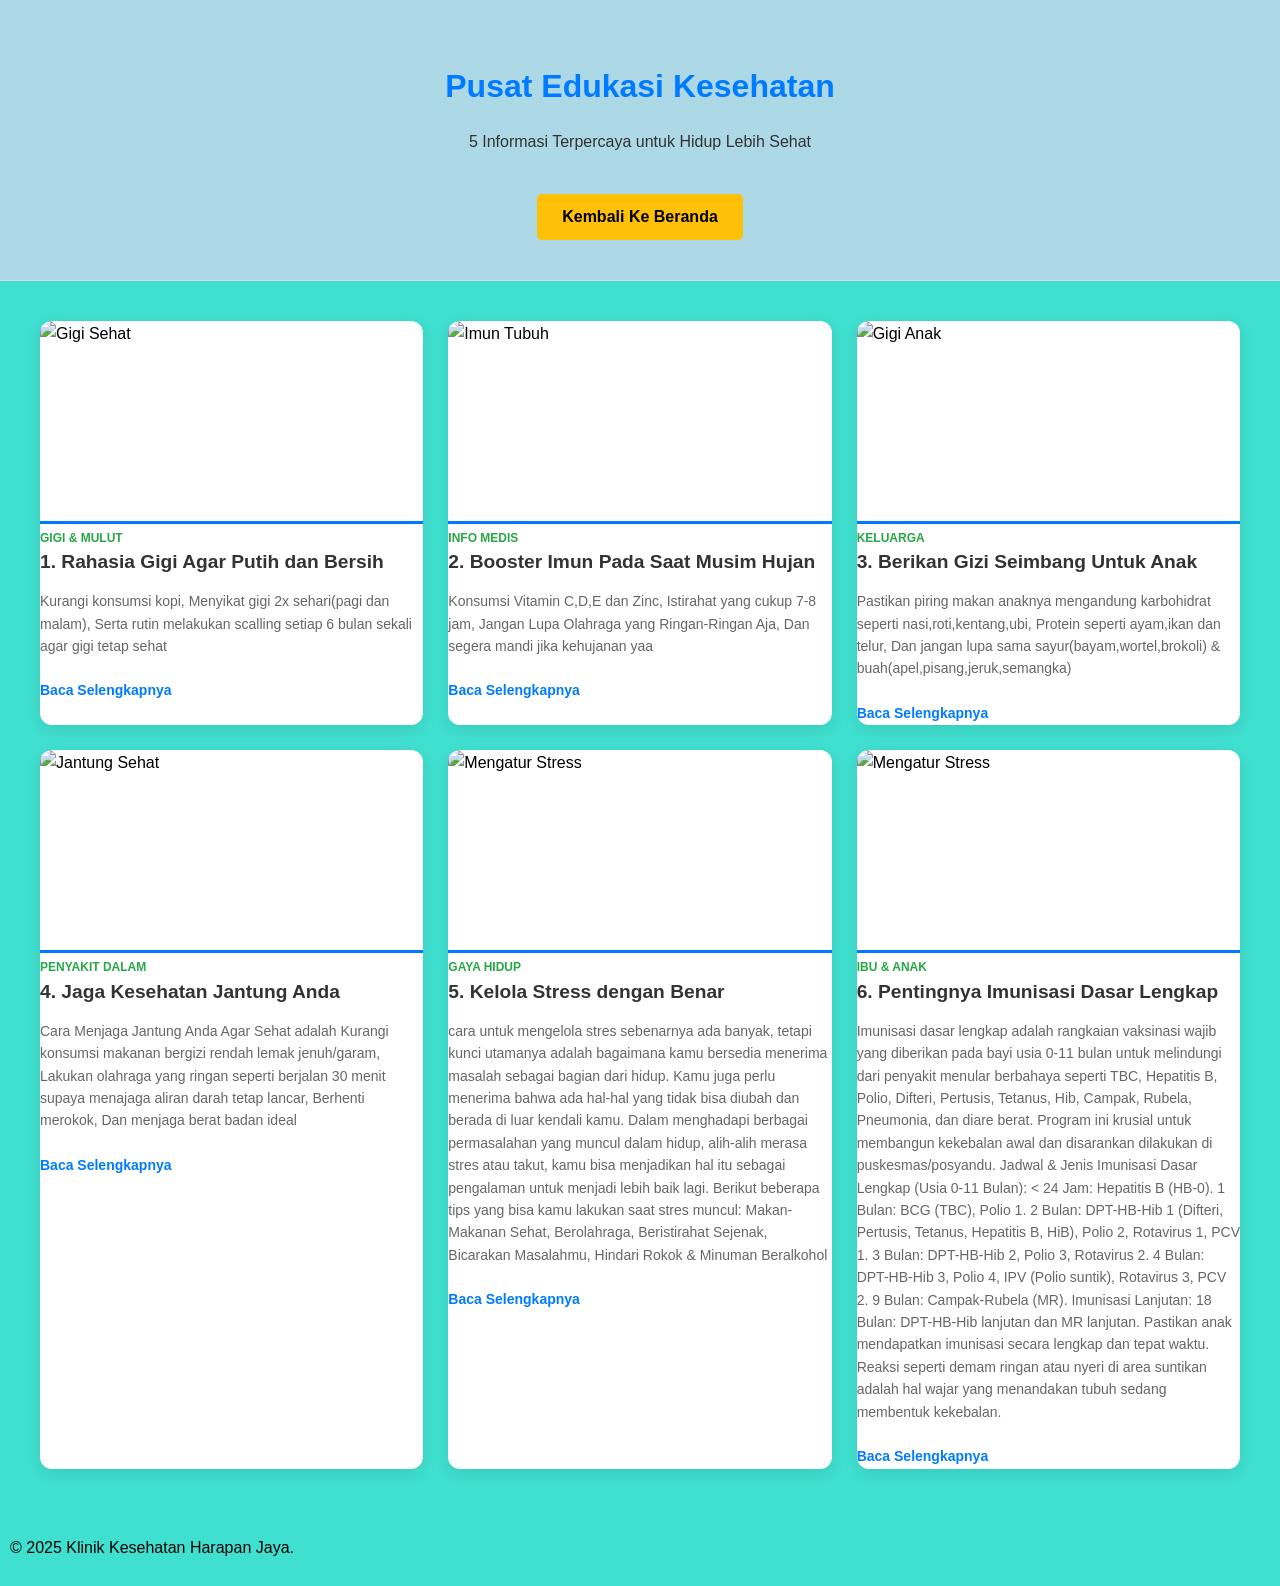
==== Artikel Kesehatan.html @ 3e226f4d "Add files via upload" ====
<!DOCTYPE html>
<html lang="en">
<head>
    <meta charset="UTF-8">
    <meta http-equiv="X-UA-Compatible" content="IE=edge">
    <meta name="viewport" content="width=device-width, initial-scale=1.0">
    <title>Artikel Kesehatan</title>
<style>
    /* Pengaturan Dasar */
body {
    font-family: Arial, sans-serif;
    margin: 0;
    line-height: 1.6;
    padding: 0;
    min-height: 100vh;
    display: flex;
    flex-direction: column;
    background-color: turquoise;
}

/* Header & Tombol */
.hero {
    background-color: #007bff;
    color: white;
    padding: 80px 20px;
    text-align: center;
}
.btn-janji {
    display: inline-block;
    background: #ffc107;
    color: black;
    padding: 12px 25px;
    text-decoration: none;
    border-radius: 5px;
    font-weight: bold;
    margin-top: 20px;
}

/* Tata Letak Layanan */
.container {
    max-width: 1000px;
    margin: auto;
    padding: 40px 20px;
}

.section-tittle {
    text-align: center;
    color: #007bff;
}

.layanan-grid {
    display: flex;
    gap: 20px;
    justify-content: center;
    flex-wrap: wrap;
}

.card {
    background: #f4f4f4;
    padding: 20px;
    border-radius: 8px;
    width: 250px;
    margin-bottom: 20px;
    text-align: center;
}

/* Testimoni */
.testimoni {
    background: #e2e2e2;
    padding: 40px 20 px;
    color: rgb(121, 111, 111);
    text-align: center;
}

.testi-item {
    background: rgb(214, 209, 175);
    padding: 15px;
    border-left: 5px solid #28a745;
    margin-top: 10px;
}
                                                                                                    
.testi-name{
    display: block;
    font-weight: bold;
    color: #121312;
}

ul {
    list-style-type: none;
    margin: 0;
    padding: 0;
    overflow: hidden;
    background-color: #333333;
    text-align: center;
    display: flex;
    flex-wrap: wrap; 
    justify-content: center;
  }
  
  ul li {
    float: left;
    color: white;
  }                                                                         
  
  ul li a {
    display: block;
    color: white;
    text-align: center;
    padding: 14px 16px;
    text-decoration: none;
  }
  
  ul li a:hover {
    background-color: #111111;
  }
.Tentangklinikkami {
    text-align: center;
}
.sejarah {
    text-align: center;

}
.ucapanselamat {
    text-align: center;
    
}
.sejarahkami{
    text-align: center;
}
.layanan{
    text-align: center;
}
footer{
    padding: 10px;
    margin-top: auto;
}


.blog-container{
    display: grid;
    grid-template-columns: repeat(auto-fit, minmax(300px, 1fr));
    gap: 25px;
    padding: 40px 20px;
    max-width: 1200px;
    margin: auto;
}

.blog-card{
    background: #fff;
    border-radius: 12px;
    overflow: hidden;
    box-shadow: 0 4px 15px rgba(0,0,0,0.1);
    transition: transform 0.3s ease;
    display: flex;
    flex-direction: column;
}

.blog-card:hover{
    transform: translateY(-10px);
}

.blog-card img{
    width: 100%;
    height: 200px;
    object-fit: cover;
    border-bottom: 3px solid #007bff;
}

.blog-conten{
    padding: 20px;
    flex-grow: 1;
    display: flex;
    flex-direction: column;
}

.category-tag{
    color: #28a745;
    font-size: 12px;
    font-weight: bold;
    text-transform: uppercase;
    margin-bottom: 10px;
}

.blog-content h3{
    margin: 0 0 10px 0;
    color: #333;
    font-size: 1.2rem;
    line-height: 1.4;
}

.blog-content p{
    color: #666;
    font-size: 14px;
    line-height: 1.6;
    margin-bottom: 20px;
}

.read-more{
    margin-top: auto;
    color: #007bff;
    text-decoration: none;
    font-weight: bold;
    font-size: 14px;
}

.read-more:hover{
    text-decoration: underline;
}

.p{
    font-size: larger;
}

</style>
</head>
<body>
    
    <header class="hero" style="background-color: lightblue; color: #333; border-bottom: 1px solid #ddd; padding: 40px 20px; text-align: center;">
        <h1 style="color: #007bff; margin-bottom: 10px;">Pusat Edukasi Kesehatan</h1>
        <p>5 Informasi Terpercaya untuk Hidup Lebih Sehat</p>
        <center style="margin-top: 20px;">
        <a href="index.html" class="btn-janji" style="text-decoration: none; padding: 10px 25px; background: #ffc107; color: #000; border-radius: 5px; font-weight: bold;">Kembali Ke Beranda</a>
       </center>
    </header>

     <main class="blog-container">

        <article class="blog-card">
            <img src="foto/gigi-putih-dan-bersih.jpg" alt="Gigi Sehat">
            <div class="blog-content">
                <span class="category-tag">Gigi & Mulut</span>
                <h3>1. Rahasia Gigi Agar Putih dan Bersih</h3>
                <p>Kurangi konsumsi kopi, Menyikat gigi 2x sehari(pagi dan malam), Serta rutin melakukan scalling setiap 6 bulan sekali agar gigi tetap sehat</p>
                <a href="#" class="read-more">Baca Selengkapnya</a>
            </div>
        </article>
                
            <article class="blog-card">
                <img src="foto/vitalong.jpg" alt="Imun Tubuh">
                <div class="blog-content">
                    <span class="category-tag">Info Medis</span>
                    <h3>2. Booster Imun Pada Saat Musim Hujan</h3>
                    <p>Konsumsi Vitamin C,D,E dan Zinc, Istirahat yang cukup 7-8 jam, Jangan Lupa Olahraga yang Ringan-Ringan Aja, Dan segera mandi jika kehujanan yaa</p>
                    <a href="#" class="read-more">Baca Selengkapnya</a>
                </div>
                </article>

                <article class="blog-card">
                    <img src="foto/ganti-makanan-4-sehat-5-sempurna-dengan-pedoman-gizi-seimbang.jpg" alt="Gigi Anak">
                    <div class="blog-content">
                        <span class="category-tag">Keluarga</span>
                        <h3>3. Berikan Gizi Seimbang Untuk Anak</h3>
                        <p>Pastikan piring makan anaknya mengandung karbohidrat seperti nasi,roti,kentang,ubi, Protein seperti ayam,ikan dan telur, Dan jangan lupa sama sayur(bayam,wortel,brokoli) & buah(apel,pisang,jeruk,semangka)</p>
                        <a href="#" class="read-more">Baca Selengkapnya</a>
                    </div>
                </article>

                <article class="blog-card">
                    <img src="foto/jantung.webp" alt="Jantung Sehat">
                    <div class="blog-content">
                        <span class="category-tag">Penyakit Dalam</span>
                        <h3>4. Jaga Kesehatan Jantung Anda</h3>
                        <p>Cara Menjaga Jantung Anda Agar Sehat adalah Kurangi konsumsi makanan bergizi rendah lemak jenuh/garam, Lakukan olahraga yang ringan seperti berjalan 30 menit supaya menajaga aliran darah tetap lancar, Berhenti merokok, Dan menjaga berat badan ideal</p>
                        <a href="#" class="read-more">Baca Selengkapnya</a>
                    </div>
                </article>

                <article class="blog-card">
                    <img src="foto/kelola stress.jpg" alt="Mengatur Stress">
                    <div class="blog-content">
                        <span class="category-tag">Gaya Hidup</span>
                        <h3>5. Kelola Stress dengan Benar</h3>
                        <p>cara untuk mengelola stres sebenarnya ada banyak, tetapi kunci utamanya adalah bagaimana kamu bersedia menerima masalah sebagai bagian dari hidup. Kamu juga perlu menerima bahwa ada hal-hal yang tidak bisa diubah dan berada di luar kendali kamu. Dalam menghadapi berbagai permasalahan yang muncul dalam hidup, alih-alih merasa stres atau takut, kamu bisa menjadikan hal itu sebagai pengalaman untuk menjadi lebih baik lagi. 

                            Berikut beberapa tips yang bisa kamu lakukan saat stres muncul: Makan-Makanan Sehat, Berolahraga, Beristirahat Sejenak, Bicarakan Masalahmu, Hindari Rokok & Minuman Beralkohol </p>
                        <a href="#" class="read-more">Baca Selengkapnya</a>
                    </div>
                </article>

                <article class="blog-card">
                    <img src="foto/imunisasi.jpg" alt="Mengatur Stress">
                    <div class="blog-content">
                        <span class="category-tag">Ibu & Anak</span>
                        <h3>6. Pentingnya Imunisasi Dasar Lengkap </h3>
                        <p>Imunisasi dasar lengkap adalah
                            rangkaian vaksinasi wajib yang diberikan pada bayi usia 0-11 bulan untuk melindungi dari penyakit menular berbahaya seperti TBC, Hepatitis B, Polio, Difteri, Pertusis, Tetanus, Hib, Campak, Rubela, Pneumonia, dan diare berat. Program ini krusial untuk membangun kekebalan awal dan disarankan dilakukan di puskesmas/posyandu. 
                          
                            Jadwal & Jenis Imunisasi Dasar Lengkap (Usia 0-11 Bulan):
                            
                                < 24 Jam: Hepatitis B (HB-0).
                                1 Bulan: BCG (TBC), Polio 1.
                                2 Bulan: DPT-HB-Hib 1 (Difteri, Pertusis, Tetanus, Hepatitis B, HiB), Polio 2, Rotavirus 1, PCV 1.
                                3 Bulan: DPT-HB-Hib 2, Polio 3, Rotavirus 2.
                                4 Bulan: DPT-HB-Hib 3, Polio 4, IPV (Polio suntik), Rotavirus 3, PCV 2.
                                9 Bulan: Campak-Rubela (MR). 
                            
                            Imunisasi Lanjutan:
                            
                                18 Bulan: DPT-HB-Hib lanjutan dan MR lanjutan. 
                            
                            Pastikan anak mendapatkan imunisasi secara lengkap dan tepat waktu. Reaksi seperti demam ringan atau nyeri di area suntikan adalah hal wajar yang menandakan tubuh sedang membentuk kekebalan. </p>
                        <a href="#" class="read-more">Baca Selengkapnya</a>
                    </div>
                </article>

     </main>


     <footer>
        <p>&copy; 2025 Klinik Kesehatan Harapan Jaya.</p>
     </footer>
</body>
</html>
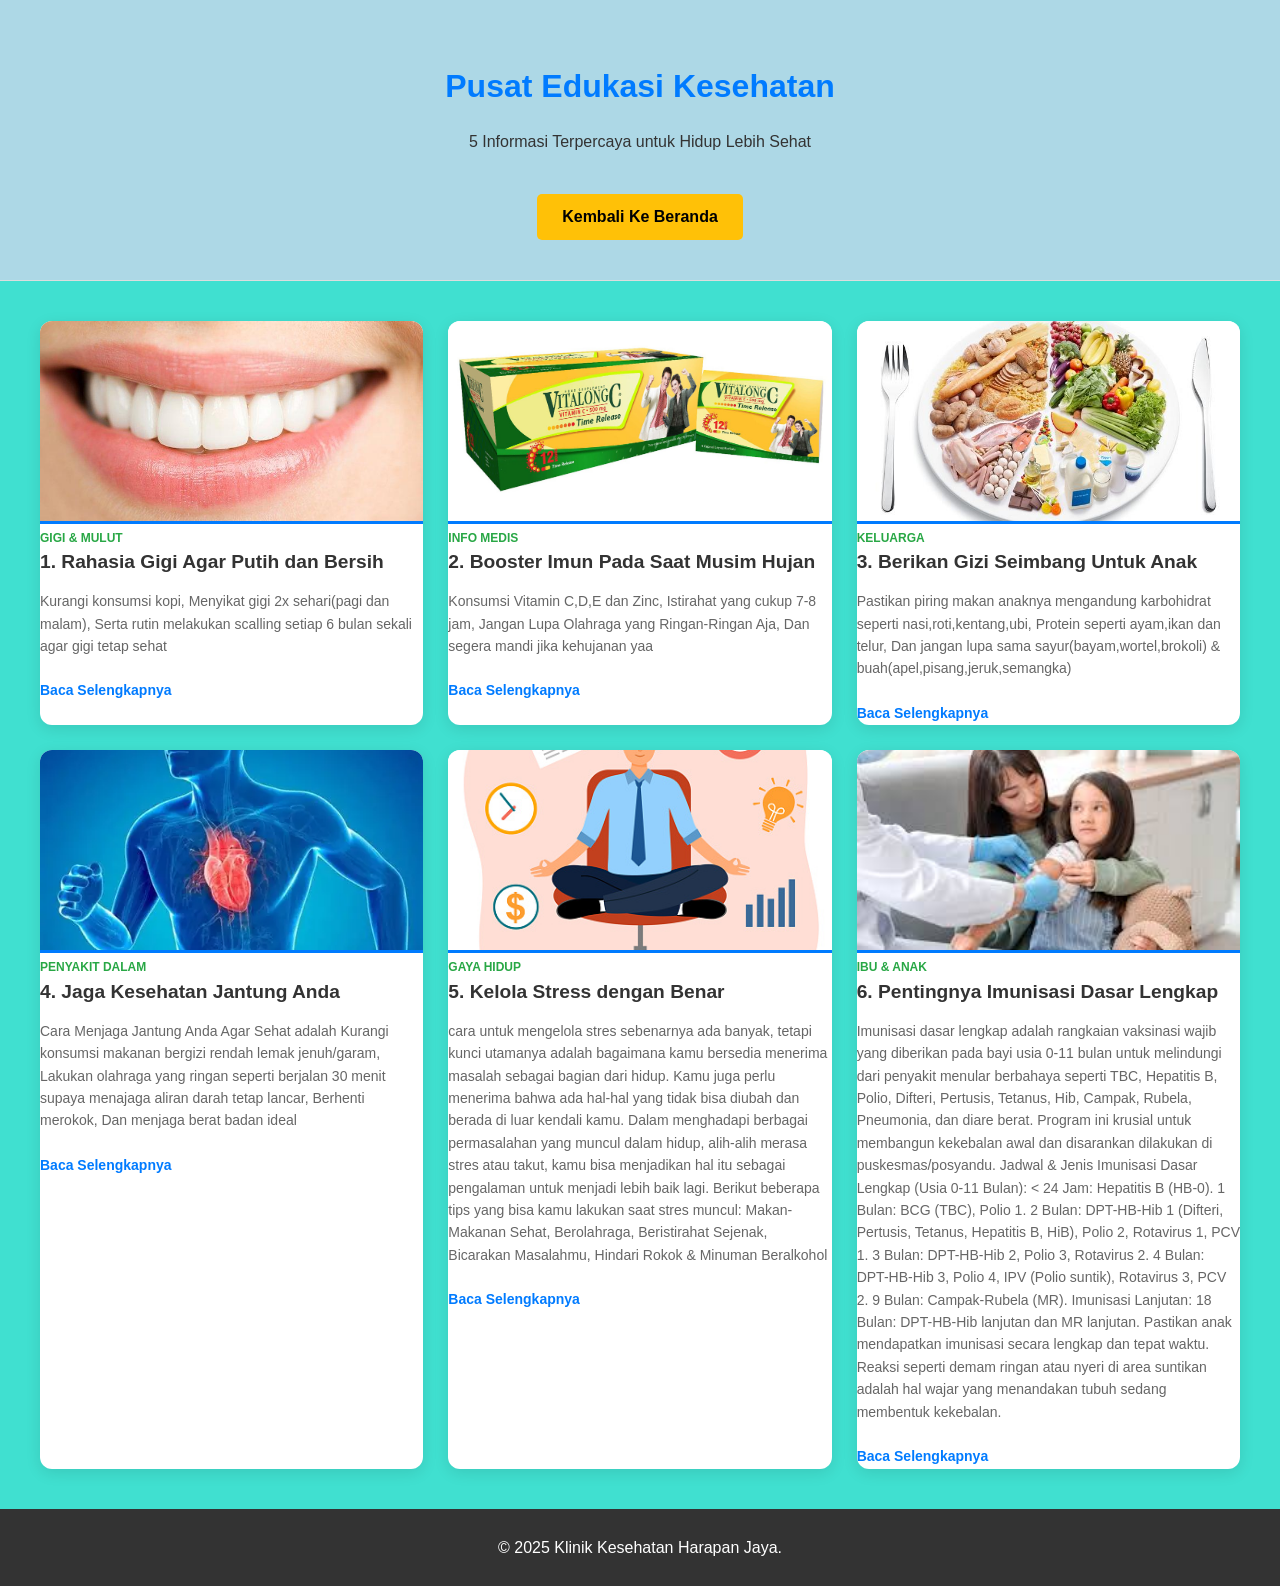
==== commit 12e3c0f5: "Add files via upload" ====
--- a/Artikel Kesehatan.html
+++ b/Artikel Kesehatan.html
@@ -133,6 +133,9 @@
 footer{
     padding: 10px;
     margin-top: auto;
+    background-color: #333;
+            color: white;
+            text-align: center;
 }
 
 
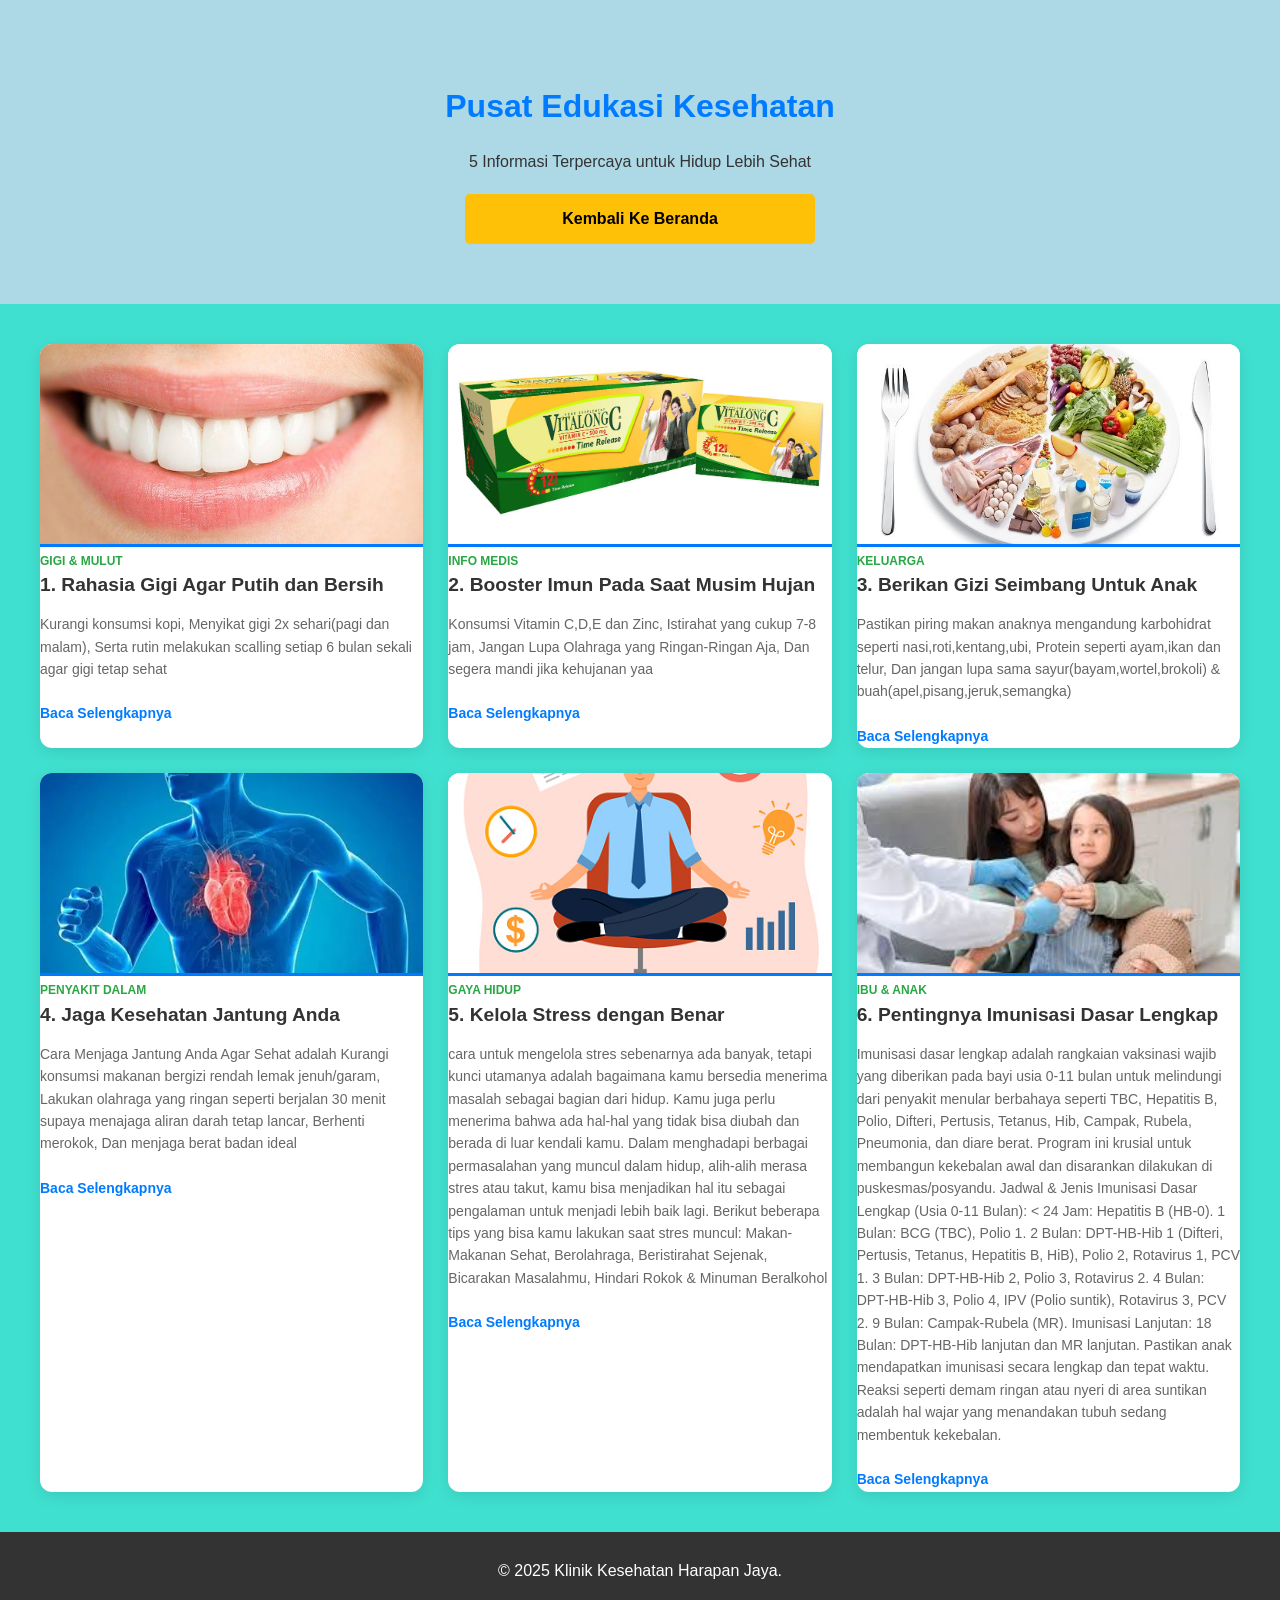
==== commit b58e8c55: "Add files via upload" ====
--- a/Artikel Kesehatan.html
+++ b/Artikel Kesehatan.html
@@ -1,316 +1,327 @@
-<!DOCTYPE html>
-<html lang="en">
-<head>
-    <meta charset="UTF-8">
-    <meta http-equiv="X-UA-Compatible" content="IE=edge">
-    <meta name="viewport" content="width=device-width, initial-scale=1.0">
-    <title>Artikel Kesehatan</title>
-<style>
-    /* Pengaturan Dasar */
-body {
-    font-family: Arial, sans-serif;
-    margin: 0;
-    line-height: 1.6;
-    padding: 0;
-    min-height: 100vh;
-    display: flex;
-    flex-direction: column;
-    background-color: turquoise;
-}
-
-/* Header & Tombol */
-.hero {
-    background-color: #007bff;
-    color: white;
-    padding: 80px 20px;
-    text-align: center;
-}
-.btn-janji {
-    display: inline-block;
-    background: #ffc107;
-    color: black;
-    padding: 12px 25px;
-    text-decoration: none;
-    border-radius: 5px;
-    font-weight: bold;
-    margin-top: 20px;
-}
-
-/* Tata Letak Layanan */
-.container {
-    max-width: 1000px;
-    margin: auto;
-    padding: 40px 20px;
-}
-
-.section-tittle {
-    text-align: center;
-    color: #007bff;
-}
-
-.layanan-grid {
-    display: flex;
-    gap: 20px;
-    justify-content: center;
-    flex-wrap: wrap;
-}
-
-.card {
-    background: #f4f4f4;
-    padding: 20px;
-    border-radius: 8px;
-    width: 250px;
-    margin-bottom: 20px;
-    text-align: center;
-}
-
-/* Testimoni */
-.testimoni {
-    background: #e2e2e2;
-    padding: 40px 20 px;
-    color: rgb(121, 111, 111);
-    text-align: center;
-}
-
-.testi-item {
-    background: rgb(214, 209, 175);
-    padding: 15px;
-    border-left: 5px solid #28a745;
-    margin-top: 10px;
-}
-                                                                                                    
-.testi-name{
-    display: block;
-    font-weight: bold;
-    color: #121312;
-}
-
-ul {
-    list-style-type: none;
-    margin: 0;
-    padding: 0;
-    overflow: hidden;
-    background-color: #333333;
-    text-align: center;
-    display: flex;
-    flex-wrap: wrap; 
-    justify-content: center;
-  }
-  
-  ul li {
-    float: left;
-    color: white;
-  }                                                                         
-  
-  ul li a {
-    display: block;
-    color: white;
-    text-align: center;
-    padding: 14px 16px;
-    text-decoration: none;
-  }
-  
-  ul li a:hover {
-    background-color: #111111;
-  }
-.Tentangklinikkami {
-    text-align: center;
-}
-.sejarah {
-    text-align: center;
-
-}
-.ucapanselamat {
-    text-align: center;
-    
-}
-.sejarahkami{
-    text-align: center;
-}
-.layanan{
-    text-align: center;
-}
-footer{
-    padding: 10px;
-    margin-top: auto;
-    background-color: #333;
-            color: white;
-            text-align: center;
-}
-
-
-.blog-container{
-    display: grid;
-    grid-template-columns: repeat(auto-fit, minmax(300px, 1fr));
-    gap: 25px;
-    padding: 40px 20px;
-    max-width: 1200px;
-    margin: auto;
-}
-
-.blog-card{
-    background: #fff;
-    border-radius: 12px;
-    overflow: hidden;
-    box-shadow: 0 4px 15px rgba(0,0,0,0.1);
-    transition: transform 0.3s ease;
-    display: flex;
-    flex-direction: column;
-}
-
-.blog-card:hover{
-    transform: translateY(-10px);
-}
-
-.blog-card img{
-    width: 100%;
-    height: 200px;
-    object-fit: cover;
-    border-bottom: 3px solid #007bff;
-}
-
-.blog-conten{
-    padding: 20px;
-    flex-grow: 1;
-    display: flex;
-    flex-direction: column;
-}
-
-.category-tag{
-    color: #28a745;
-    font-size: 12px;
-    font-weight: bold;
-    text-transform: uppercase;
-    margin-bottom: 10px;
-}
-
-.blog-content h3{
-    margin: 0 0 10px 0;
-    color: #333;
-    font-size: 1.2rem;
-    line-height: 1.4;
-}
-
-.blog-content p{
-    color: #666;
-    font-size: 14px;
-    line-height: 1.6;
-    margin-bottom: 20px;
-}
-
-.read-more{
-    margin-top: auto;
-    color: #007bff;
-    text-decoration: none;
-    font-weight: bold;
-    font-size: 14px;
-}
-
-.read-more:hover{
-    text-decoration: underline;
-}
-
-.p{
-    font-size: larger;
-}
-
-</style>
-</head>
-<body>
-    
-    <header class="hero" style="background-color: lightblue; color: #333; border-bottom: 1px solid #ddd; padding: 40px 20px; text-align: center;">
-        <h1 style="color: #007bff; margin-bottom: 10px;">Pusat Edukasi Kesehatan</h1>
-        <p>5 Informasi Terpercaya untuk Hidup Lebih Sehat</p>
-        <center style="margin-top: 20px;">
-        <a href="index.html" class="btn-janji" style="text-decoration: none; padding: 10px 25px; background: #ffc107; color: #000; border-radius: 5px; font-weight: bold;">Kembali Ke Beranda</a>
-       </center>
-    </header>
-
-     <main class="blog-container">
-
-        <article class="blog-card">
-            <img src="foto/gigi-putih-dan-bersih.jpg" alt="Gigi Sehat">
-            <div class="blog-content">
-                <span class="category-tag">Gigi & Mulut</span>
-                <h3>1. Rahasia Gigi Agar Putih dan Bersih</h3>
-                <p>Kurangi konsumsi kopi, Menyikat gigi 2x sehari(pagi dan malam), Serta rutin melakukan scalling setiap 6 bulan sekali agar gigi tetap sehat</p>
-                <a href="#" class="read-more">Baca Selengkapnya</a>
-            </div>
-        </article>
-                
-            <article class="blog-card">
-                <img src="foto/vitalong.jpg" alt="Imun Tubuh">
-                <div class="blog-content">
-                    <span class="category-tag">Info Medis</span>
-                    <h3>2. Booster Imun Pada Saat Musim Hujan</h3>
-                    <p>Konsumsi Vitamin C,D,E dan Zinc, Istirahat yang cukup 7-8 jam, Jangan Lupa Olahraga yang Ringan-Ringan Aja, Dan segera mandi jika kehujanan yaa</p>
-                    <a href="#" class="read-more">Baca Selengkapnya</a>
-                </div>
-                </article>
-
-                <article class="blog-card">
-                    <img src="foto/ganti-makanan-4-sehat-5-sempurna-dengan-pedoman-gizi-seimbang.jpg" alt="Gigi Anak">
-                    <div class="blog-content">
-                        <span class="category-tag">Keluarga</span>
-                        <h3>3. Berikan Gizi Seimbang Untuk Anak</h3>
-                        <p>Pastikan piring makan anaknya mengandung karbohidrat seperti nasi,roti,kentang,ubi, Protein seperti ayam,ikan dan telur, Dan jangan lupa sama sayur(bayam,wortel,brokoli) & buah(apel,pisang,jeruk,semangka)</p>
-                        <a href="#" class="read-more">Baca Selengkapnya</a>
-                    </div>
-                </article>
-
-                <article class="blog-card">
-                    <img src="foto/jantung.webp" alt="Jantung Sehat">
-                    <div class="blog-content">
-                        <span class="category-tag">Penyakit Dalam</span>
-                        <h3>4. Jaga Kesehatan Jantung Anda</h3>
-                        <p>Cara Menjaga Jantung Anda Agar Sehat adalah Kurangi konsumsi makanan bergizi rendah lemak jenuh/garam, Lakukan olahraga yang ringan seperti berjalan 30 menit supaya menajaga aliran darah tetap lancar, Berhenti merokok, Dan menjaga berat badan ideal</p>
-                        <a href="#" class="read-more">Baca Selengkapnya</a>
-                    </div>
-                </article>
-
-                <article class="blog-card">
-                    <img src="foto/kelola stress.jpg" alt="Mengatur Stress">
-                    <div class="blog-content">
-                        <span class="category-tag">Gaya Hidup</span>
-                        <h3>5. Kelola Stress dengan Benar</h3>
-                        <p>cara untuk mengelola stres sebenarnya ada banyak, tetapi kunci utamanya adalah bagaimana kamu bersedia menerima masalah sebagai bagian dari hidup. Kamu juga perlu menerima bahwa ada hal-hal yang tidak bisa diubah dan berada di luar kendali kamu. Dalam menghadapi berbagai permasalahan yang muncul dalam hidup, alih-alih merasa stres atau takut, kamu bisa menjadikan hal itu sebagai pengalaman untuk menjadi lebih baik lagi. 
-
-                            Berikut beberapa tips yang bisa kamu lakukan saat stres muncul: Makan-Makanan Sehat, Berolahraga, Beristirahat Sejenak, Bicarakan Masalahmu, Hindari Rokok & Minuman Beralkohol </p>
-                        <a href="#" class="read-more">Baca Selengkapnya</a>
-                    </div>
-                </article>
-
-                <article class="blog-card">
-                    <img src="foto/imunisasi.jpg" alt="Mengatur Stress">
-                    <div class="blog-content">
-                        <span class="category-tag">Ibu & Anak</span>
-                        <h3>6. Pentingnya Imunisasi Dasar Lengkap </h3>
-                        <p>Imunisasi dasar lengkap adalah
-                            rangkaian vaksinasi wajib yang diberikan pada bayi usia 0-11 bulan untuk melindungi dari penyakit menular berbahaya seperti TBC, Hepatitis B, Polio, Difteri, Pertusis, Tetanus, Hib, Campak, Rubela, Pneumonia, dan diare berat. Program ini krusial untuk membangun kekebalan awal dan disarankan dilakukan di puskesmas/posyandu. 
-                          
-                            Jadwal & Jenis Imunisasi Dasar Lengkap (Usia 0-11 Bulan):
-                            
-                                < 24 Jam: Hepatitis B (HB-0).
-                                1 Bulan: BCG (TBC), Polio 1.
-                                2 Bulan: DPT-HB-Hib 1 (Difteri, Pertusis, Tetanus, Hepatitis B, HiB), Polio 2, Rotavirus 1, PCV 1.
-                                3 Bulan: DPT-HB-Hib 2, Polio 3, Rotavirus 2.
-                                4 Bulan: DPT-HB-Hib 3, Polio 4, IPV (Polio suntik), Rotavirus 3, PCV 2.
-                                9 Bulan: Campak-Rubela (MR). 
-                            
-                            Imunisasi Lanjutan:
-                            
-                                18 Bulan: DPT-HB-Hib lanjutan dan MR lanjutan. 
-                            
-                            Pastikan anak mendapatkan imunisasi secara lengkap dan tepat waktu. Reaksi seperti demam ringan atau nyeri di area suntikan adalah hal wajar yang menandakan tubuh sedang membentuk kekebalan. </p>
-                        <a href="#" class="read-more">Baca Selengkapnya</a>
-                    </div>
-                </article>
-
-     </main>
-
-
-     <footer>
-        <p>&copy; 2025 Klinik Kesehatan Harapan Jaya.</p>
-     </footer>
-</body>
+<!DOCTYPE html>
+<html lang="en">
+<head>
+    <meta charset="UTF-8">
+    <meta http-equiv="X-UA-Compatible" content="IE=edge">
+    <meta name="viewport" content="width=device-width, initial-scale=1.0">
+    <title>Artikel Kesehatan</title>
+<style>
+    /* Pengaturan Dasar */
+body {
+    font-family: Arial, sans-serif;
+    margin: 0;
+    line-height: 1.6;
+    padding: 0;
+    min-height: 100vh;
+    background-color: turquoise;
+}
+
+header{
+    background-color: lightblue; 
+    color: #333;
+
+    h1 {
+        color: #007bff;
+        margin-bottom: 10px;
+    }
+}
+
+/* Header & Tombol */
+.hero {
+    background-color: lightblue;
+    padding: 60px 20px;
+    text-align: center;
+}
+
+
+.btn-janji {
+    display: block;
+    background-color: #ffc107;
+    color: black;
+    width: 100%;
+    max-width: 300px;
+    margin: 20px auto 0;
+    text-align: center;
+    text-decoration: none;
+    border-radius: 5px;
+    font-weight: bold;
+    margin-top: 20px;
+    padding: 12px 25px;
+}
+
+/* Tata Letak Layanan */
+.container {
+    max-width: 1000px;
+    margin: auto;
+    padding: 40px 20px;
+}
+
+.section-tittle {
+    text-align: center;
+    color: #007bff;
+}
+
+.layanan-grid {
+    display: flex;
+    gap: 20px;
+    justify-content: center;
+    flex-wrap: wrap;
+}
+
+.card {
+    background: #f4f4f4;
+    padding: 20px;
+    border-radius: 8px;
+    width: 250px;
+    margin-bottom: 20px;
+    text-align: center;
+}
+
+/* Testimoni */
+.testimoni {
+    background: #e2e2e2;
+    padding: 40px 20 px;
+    color: rgb(121, 111, 111);
+    text-align: center;
+}
+
+.testi-item {
+    background: rgb(214, 209, 175);
+    padding: 15px;
+    border-left: 5px solid #28a745;
+    margin-top: 10px;
+}
+
+.testi-name{
+    display: block;
+    font-weight: bold;
+    color: #121312;
+}
+
+ul {
+    list-style-type: none;
+    margin: 0;
+    padding: 0;
+    overflow: hidden;
+    background-color: #333333;
+    text-align: center;
+    display: flex;
+    flex-wrap: wrap; 
+    justify-content: center;
+  }
+  
+  ul li {
+    float: left;
+    color: white;
+  }                                                                         
+  
+  ul li a {
+    display: block;
+    color: white;
+    text-align: center;
+    padding: 14px 16px;
+    text-decoration: none;
+  }
+  
+  ul li a:hover {
+    background-color: #111111;
+  }
+.Tentangklinikkami {
+    text-align: center;
+}
+.sejarah {
+    text-align: center;
+
+}
+.ucapanselamat {
+    text-align: center;
+    
+}
+.sejarahkami{
+    text-align: center;
+}
+.layanan{
+    text-align: center;
+}
+footer{
+    padding: 10px;
+    margin-top: auto;
+    background-color: #333;
+            color: white;
+            text-align: center;
+}
+
+
+.blog-container{
+    display: grid;
+    grid-template-columns: repeat(auto-fit, minmax(300px, 1fr));
+    gap: 25px;
+    padding: 40px 20px;
+    max-width: 1200px;
+    margin: auto;
+}
+
+.blog-card{
+    background: #fff;
+    border-radius: 12px;
+    overflow: hidden;
+    box-shadow: 0 4px 15px rgba(0,0,0,0.1);
+    transition: transform 0.3s ease;
+    display: flex;
+    flex-direction: column;
+}
+
+.blog-card:hover{
+    transform: translateY(-10px);
+}
+
+.blog-card img{
+    width: 100%;
+    height: 200px;
+    object-fit: cover;
+    border-bottom: 3px solid #007bff;
+}
+
+.blog-conten{
+    padding: 20px;
+    flex-grow: 1;
+    display: flex;
+    flex-direction: column;
+}
+
+.category-tag{
+    color: #28a745;
+    font-size: 12px;
+    font-weight: bold;
+    text-transform: uppercase;
+    margin-bottom: 10px;
+}
+
+.blog-content h3{
+    margin: 0 0 10px 0;
+    color: #333;
+    font-size: 1.2rem;
+    line-height: 1.4;
+}
+
+.blog-content p{
+    color: #666;
+    font-size: 14px;
+    line-height: 1.6;
+    margin-bottom: 20px;
+}
+
+.read-more{
+    margin-top: auto;
+    color: #007bff;
+    text-decoration: none;
+    font-weight: bold;
+    font-size: 14px;
+}
+
+.read-more:hover{
+    text-decoration: underline;
+}
+
+.p{
+    font-size: larger;
+}
+
+</style>
+</head>
+<body>
+    
+    <header class="hero">
+        <h1>Pusat Edukasi Kesehatan</h1>
+        <p>5 Informasi Terpercaya untuk Hidup Lebih Sehat</p>
+        <a href="index.html" class="btn-janji">Kembali Ke Beranda</a>
+    </header>
+
+     <main class="blog-container">
+
+        <article class="blog-card">
+            <img src="foto/gigi-putih-dan-bersih.jpg" alt="Gigi Sehat">
+            <div class="blog-content">
+                <span class="category-tag">Gigi & Mulut</span>
+                <h3>1. Rahasia Gigi Agar Putih dan Bersih</h3>
+                <p>Kurangi konsumsi kopi, Menyikat gigi 2x sehari(pagi dan malam), Serta rutin melakukan scalling setiap 6 bulan sekali agar gigi tetap sehat</p>
+                <a href="#" class="read-more">Baca Selengkapnya</a>
+            </div>
+        </article>
+                
+            <article class="blog-card">
+                <img src="foto/vitalong.jpg" alt="Imun Tubuh">
+                <div class="blog-content">
+                    <span class="category-tag">Info Medis</span>
+                    <h3>2. Booster Imun Pada Saat Musim Hujan</h3>
+                    <p>Konsumsi Vitamin C,D,E dan Zinc, Istirahat yang cukup 7-8 jam, Jangan Lupa Olahraga yang Ringan-Ringan Aja, Dan segera mandi jika kehujanan yaa</p>
+                    <a href="#" class="read-more">Baca Selengkapnya</a>
+                </div>
+                </article>
+
+                <article class="blog-card">
+                    <img src="foto/ganti-makanan-4-sehat-5-sempurna-dengan-pedoman-gizi-seimbang.jpg" alt="Gigi Anak">
+                    <div class="blog-content">
+                        <span class="category-tag">Keluarga</span>
+                        <h3>3. Berikan Gizi Seimbang Untuk Anak</h3>
+                        <p>Pastikan piring makan anaknya mengandung karbohidrat seperti nasi,roti,kentang,ubi, Protein seperti ayam,ikan dan telur, Dan jangan lupa sama sayur(bayam,wortel,brokoli) & buah(apel,pisang,jeruk,semangka)</p>
+                        <a href="#" class="read-more">Baca Selengkapnya</a>
+                    </div>
+                </article>
+
+                <article class="blog-card">
+                    <img src="foto/jantung.webp" alt="Jantung Sehat">
+                    <div class="blog-content">
+                        <span class="category-tag">Penyakit Dalam</span>
+                        <h3>4. Jaga Kesehatan Jantung Anda</h3>
+                        <p>Cara Menjaga Jantung Anda Agar Sehat adalah Kurangi konsumsi makanan bergizi rendah lemak jenuh/garam, Lakukan olahraga yang ringan seperti berjalan 30 menit supaya menajaga aliran darah tetap lancar, Berhenti merokok, Dan menjaga berat badan ideal</p>
+                        <a href="#" class="read-more">Baca Selengkapnya</a>
+                    </div>
+                </article>
+
+                <article class="blog-card">
+                    <img src="foto/kelola stress.jpg" alt="Mengatur Stress">
+                    <div class="blog-content">
+                        <span class="category-tag">Gaya Hidup</span>
+                        <h3>5. Kelola Stress dengan Benar</h3>
+                        <p>cara untuk mengelola stres sebenarnya ada banyak, tetapi kunci utamanya adalah bagaimana kamu bersedia menerima masalah sebagai bagian dari hidup. Kamu juga perlu menerima bahwa ada hal-hal yang tidak bisa diubah dan berada di luar kendali kamu. Dalam menghadapi berbagai permasalahan yang muncul dalam hidup, alih-alih merasa stres atau takut, kamu bisa menjadikan hal itu sebagai pengalaman untuk menjadi lebih baik lagi. 
+
+                            Berikut beberapa tips yang bisa kamu lakukan saat stres muncul: Makan-Makanan Sehat, Berolahraga, Beristirahat Sejenak, Bicarakan Masalahmu, Hindari Rokok & Minuman Beralkohol </p>
+                        <a href="#" class="read-more">Baca Selengkapnya</a>
+                    </div>
+                </article>
+
+                <article class="blog-card">
+                    <img src="foto/imunisasi.jpg" alt="Mengatur Stress">
+                    <div class="blog-content">
+                        <span class="category-tag">Ibu & Anak</span>
+                        <h3>6. Pentingnya Imunisasi Dasar Lengkap </h3>
+                        <p>Imunisasi dasar lengkap adalah
+                            rangkaian vaksinasi wajib yang diberikan pada bayi usia 0-11 bulan untuk melindungi dari penyakit menular berbahaya seperti TBC, Hepatitis B, Polio, Difteri, Pertusis, Tetanus, Hib, Campak, Rubela, Pneumonia, dan diare berat. Program ini krusial untuk membangun kekebalan awal dan disarankan dilakukan di puskesmas/posyandu. 
+                          
+                            Jadwal & Jenis Imunisasi Dasar Lengkap (Usia 0-11 Bulan):
+                            
+                                < 24 Jam: Hepatitis B (HB-0).
+                                1 Bulan: BCG (TBC), Polio 1.
+                                2 Bulan: DPT-HB-Hib 1 (Difteri, Pertusis, Tetanus, Hepatitis B, HiB), Polio 2, Rotavirus 1, PCV 1.
+                                3 Bulan: DPT-HB-Hib 2, Polio 3, Rotavirus 2.
+                                4 Bulan: DPT-HB-Hib 3, Polio 4, IPV (Polio suntik), Rotavirus 3, PCV 2.
+                                9 Bulan: Campak-Rubela (MR). 
+                            
+                            Imunisasi Lanjutan:
+                            
+                                18 Bulan: DPT-HB-Hib lanjutan dan MR lanjutan. 
+                            
+                            Pastikan anak mendapatkan imunisasi secara lengkap dan tepat waktu. Reaksi seperti demam ringan atau nyeri di area suntikan adalah hal wajar yang menandakan tubuh sedang membentuk kekebalan. </p>
+                        <a href="#" class="read-more">Baca Selengkapnya</a>
+                    </div>
+                </article>
+
+     </main>
+
+
+     <footer>
+        <p>&copy; 2025 Klinik Kesehatan Harapan Jaya.</p>
+     </footer>
+</body>
 </html>
